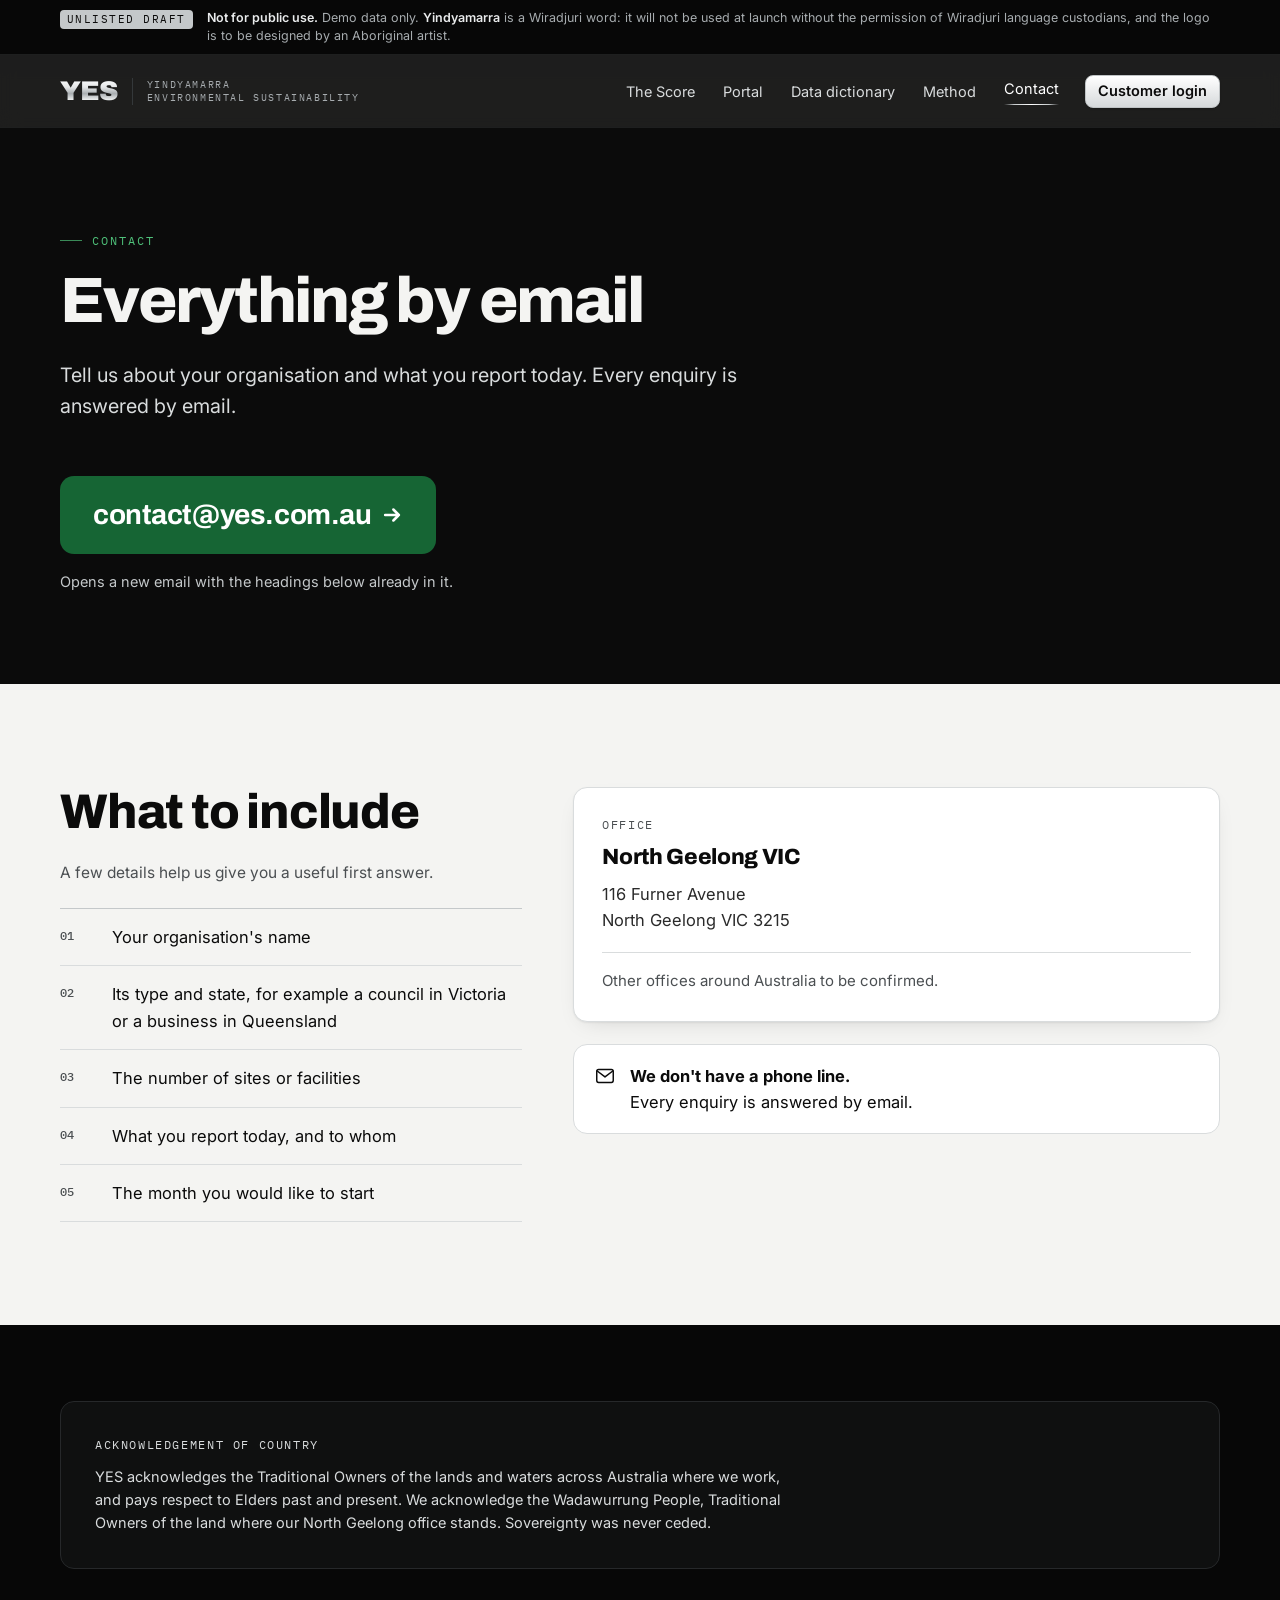
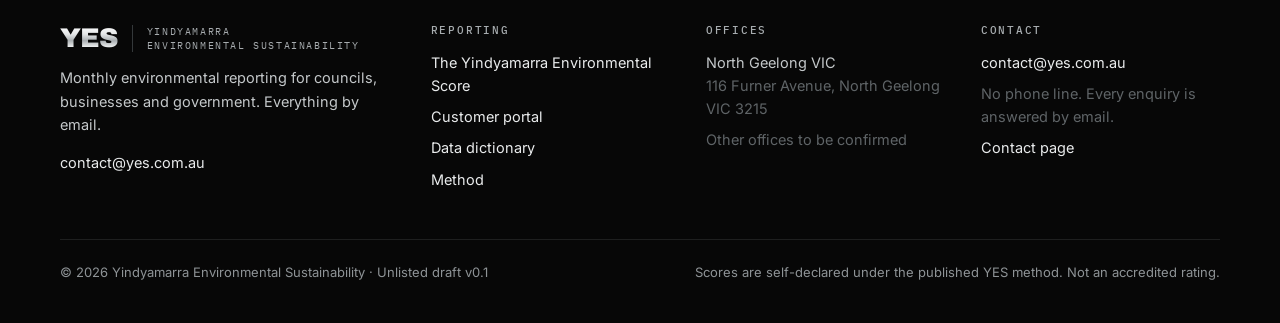
==== contact/index.html @ fb925ff2 "Page: contact (email only, no phone line)" ====
<!doctype html>
<html lang="en-AU" class="no-js">
<head>
<meta charset="utf-8">
<meta name="viewport" content="width=device-width, initial-scale=1">
<title>Contact · YES</title>
<meta name="description" content="Everything by email. Offices around Australia.">
<meta name="robots" content="noindex, nofollow, noarchive">
<meta name="theme-color" content="#0B0B0B">
<link rel="icon" href="../assets/img/favicon.svg" type="image/svg+xml">
<link rel="preconnect" href="https://fonts.googleapis.com"><link rel="preconnect" href="https://fonts.gstatic.com" crossorigin>
<link href="https://fonts.googleapis.com/css2?family=Archivo:wght@500;600;700;800;900&family=Inter:wght@400;500;600;700&family=IBM+Plex+Mono:wght@400;500&display=swap" rel="stylesheet">
<link rel="stylesheet" href="../assets/css/yes.css?v=202609280803">

<script>document.documentElement.classList.remove('no-js');</script>
</head>
<body class="page-contact">
<a class="sr-only" href="#main">Skip to content</a>
<div class="draft" role="note"><div class="wrap"><span class="tag">Unlisted draft</span><span><b>Not for public use.</b> Demo data only. <b>Yindyamarra</b> is a Wiradjuri word: it will not be used at launch without the permission of Wiradjuri language custodians, and the logo is to be designed by an Aboriginal artist.</span></div></div>
<header class="hdr"><div class="wrap">
  <a class="brand" href="../" aria-label="YES home"><span class="mark silver">YES</span><span class="full">Yindyamarra<br>Environmental Sustainability</span></a>
  <button class="menu-btn" type="button" aria-expanded="false" aria-controls="nav">MENU</button>
  <nav class="nav" id="nav" aria-label="Main"><a href="../score/">The Score</a><a href="../portal/">Portal</a><a href="../data-dictionary/">Data dictionary</a><a href="../method/">Method</a><a href="../contact/" aria-current="page">Contact</a><a class="btn btn-silver btn-sm" href="../portal/">Customer login</a></nav>
</div></header>
<main id="main">
<link rel="stylesheet" href="../assets/css/pages.css?v=1">

<section class="hero hero-sub contact-hero">
  <div class="wrap">
    <p class="eyebrow">Contact</p>
    <h1>Everything by email</h1>
    <p class="lead">Tell us about your organisation and what you report today. Every enquiry is answered by email.</p>
    <a class="btn btn-primary btn-mail" href="mailto:contact@yes.com.au?subject=YES%20enquiry&amp;body=Organisation%20name%3A%0D%0AType%20and%20state%3A%0D%0ANumber%20of%20sites%20or%20facilities%3A%0D%0AWhat%20we%20report%20today%2C%20and%20to%20whom%3A%0D%0AThe%20month%20we%20would%20like%20to%20start%3A%0D%0A">contact@yes.com.au <svg viewBox="0 0 16 16" fill="none" stroke="currentColor" stroke-width="1.8" stroke-linecap="round" stroke-linejoin="round" aria-hidden="true"><path d="M3 8h10M9 4l4 4-4 4"/></svg></a>
    <p class="hint">Opens a new email with the headings below already in it.</p>
  </div>
</section>

<section class="sec">
  <div class="wrap">
    <div class="split">
      <div>
        <h2>What to include</h2>
        <p class="lede-sm mt-2">A few details help us give you a useful first answer.</p>
        <ol class="inc">
          <li>Your organisation's name</li>
          <li>Its type and state, for example a council in Victoria or a business in Queensland</li>
          <li>The number of sites or facilities</li>
          <li>What you report today, and to whom</li>
          <li>The month you would like to start</li>
        </ol>
      </div>
      <div>
        <div class="card office">
          <p class="kicker">Office</p>
          <h3>North Geelong VIC</h3>
          <address>116 Furner Avenue<br>North Geelong VIC 3215</address>
          <p class="more">Other offices around Australia to be confirmed.</p>
        </div>
        <div class="nophone">
          <svg viewBox="0 0 24 24" fill="none" stroke="currentColor" stroke-width="1.6" stroke-linecap="round" stroke-linejoin="round" aria-hidden="true"><rect x="3" y="5" width="18" height="14" rx="2"/><path d="m3.5 6.5 8.5 6.5 8.5-6.5"/></svg>
          <p><b>We don't have a phone line.</b> Every enquiry is answered by email.</p>
        </div>
      </div>
    </div>
  </div>
</section>

</main>
<footer class="ftr"><div class="wrap">
  <div class="ack"><p class="kicker" style="margin-bottom:10px">Acknowledgement of Country</p><p style="margin:0">YES acknowledges the Traditional Owners of the lands and waters across Australia where we work, and pays respect to Elders past and present. We acknowledge the Wadawurrung People, Traditional Owners of the land where our North Geelong office stands. Sovereignty was never ceded.</p></div>
  <div class="ftr-grid mt-4">
    <div><div class="brand" style="margin-bottom:14px"><span class="mark silver">YES</span><span class="full">Yindyamarra<br>Environmental Sustainability</span></div><p style="max-width:40ch">Monthly environmental reporting for councils, businesses and government. Everything by email.</p><p><a href="mailto:contact@yes.com.au">contact@yes.com.au</a></p></div>
    <div><h2 class="fh">Reporting</h2><ul><li><a href="../score/">The Yindyamarra Environmental Score</a></li><li><a href="../portal/">Customer portal</a></li><li><a href="../data-dictionary/">Data dictionary</a></li><li><a href="../method/">Method</a></li></ul></div>
    <div><h2 class="fh">Offices</h2><ul><li>North Geelong VIC<br><span class="muted">116 Furner Avenue, North Geelong VIC 3215</span></li><li><span class="muted">Other offices to be confirmed</span></li></ul></div>
    <div><h2 class="fh">Contact</h2><ul><li><a href="mailto:contact@yes.com.au">contact@yes.com.au</a></li><li><span class="muted">No phone line. Every enquiry is answered by email.</span></li><li><a href="../contact/">Contact page</a></li></ul></div>
  </div>
  <div class="base"><span>© 2026 Yindyamarra Environmental Sustainability · Unlisted draft v0.1</span><span>Scores are self-declared under the published YES method. Not an accredited rating.</span></div>
</div></footer>
<script src="../assets/js/site.js?v=202609280803"></script>
</body>
</html>
---- assets/css/yes.css ----
/* YES — Yindyamarra Environmental Sustainability · design system v0.1 (unlisted draft)
   Silver corporate reporting: ink, graphite and brushed silver, one green for action and good news.
   Type: Archivo (display), Inter (text), IBM Plex Mono (data). */

:root{
  --ink:#0B0B0B; --ink-2:#121313; --ink-3:#1A1B1B; --charcoal:#2A2A2A; --graphite:#4B4F52; --steel:#5F6467;
  --silver-5:#8E9396; --silver-4:#A7ACAF; --silver-3:#C4C8CA; --silver-2:#D9DCDD; --silver-1:#E9EBEC; --silver-0:#F2F3F3;
  --paper:#F4F4F2; --white:#FFFFFF;
  --green:#166534; --green-2:#1D7A43; --green-3:#4FC17A; --green-4:#7FD6A0; --green-soft:#E4F1E8; --green-ink:#0E4424;
  --red:#9B2C2C; --red-soft:#F6E7E7;
  --font-display:"Archivo","Helvetica Neue",Arial,sans-serif;
  --font-body:"Inter","Helvetica Neue",Arial,sans-serif;
  --font-mono:"IBM Plex Mono",ui-monospace,Menlo,Consolas,monospace;
  --max:1240px; --gutter:clamp(16px,4vw,40px); --r:14px; --r-sm:10px;
  --shadow:0 1px 0 rgba(255,255,255,.7) inset,0 1px 2px rgba(11,11,11,.06),0 8px 24px -12px rgba(11,11,11,.18);
  --silver-grad:linear-gradient(180deg,#FFFFFF 0%,#E4E6E7 34%,#A9AEB1 58%,#EEF0F0 82%,#C9CDCF 100%);
  --silver-line:linear-gradient(90deg,rgba(167,172,175,0),#C4C8CA 18%,#FFFFFF 50%,#C4C8CA 82%,rgba(167,172,175,0));
}
*,*::before,*::after{box-sizing:border-box}
html{-webkit-text-size-adjust:100%;scroll-behavior:smooth}
@media(prefers-reduced-motion:reduce){html{scroll-behavior:auto}}
body{margin:0;background:var(--paper);color:var(--ink);font-family:var(--font-body);font-size:16.5px;line-height:1.6;-webkit-font-smoothing:antialiased;text-rendering:optimizeLegibility}
img,svg,video{max-width:100%;display:block}
a{color:inherit}
p{margin:0 0 1em}
h1,h2,h3,h4{font-family:var(--font-display);font-weight:800;letter-spacing:-.025em;line-height:1.04;margin:0}
h1{font-size:clamp(40px,6.2vw,84px);letter-spacing:-.035em}
h2{font-size:clamp(30px,3.8vw,52px)}
h3{font-size:clamp(20px,1.9vw,26px);letter-spacing:-.015em;line-height:1.15}
h4{font-size:17px;letter-spacing:-.01em;line-height:1.25}
.lead{font-size:clamp(18px,1.55vw,21px);line-height:1.55;color:var(--graphite);max-width:60ch}
.dark .lead,.sec-dark .lead,.sec-ink2 .lead{color:var(--silver-3)}
.eyebrow{font-family:var(--font-mono);font-size:12px;letter-spacing:.16em;text-transform:uppercase;color:var(--green);margin:0 0 18px;display:flex;align-items:center;gap:10px}
.eyebrow::before{content:"";width:22px;height:1px;background:currentColor;opacity:.7}
.dark .eyebrow,.sec-dark .eyebrow,.sec-ink2 .eyebrow,.hero .eyebrow{color:var(--green-3)}
.mono{font-family:var(--font-mono)}
.small{font-size:14px}
.muted{color:var(--steel)}
.dark .muted,.sec-dark .muted,.sec-ink2 .muted,.hero .muted,.card-dark .muted{color:var(--silver-4)}
.num{font-variant-numeric:tabular-nums}
.sr-only{position:absolute;width:1px;height:1px;overflow:hidden;clip:rect(0 0 0 0);white-space:nowrap}
:focus-visible{outline:2px solid var(--green-3);outline-offset:3px;border-radius:4px}

/* silver display text: a brushed metal sheen on dark surfaces */
.silver{background:var(--silver-grad);-webkit-background-clip:text;background-clip:text;color:transparent;-webkit-text-fill-color:transparent}
.sheen{position:relative;display:inline-block}
.sheen::after{content:"";position:absolute;inset:0;background:linear-gradient(105deg,transparent 35%,rgba(255,255,255,.55) 50%,transparent 65%);background-size:250% 100%;-webkit-background-clip:text;background-clip:text;color:transparent;animation:sheen 7s ease-in-out infinite;pointer-events:none}
@keyframes sheen{0%,55%{background-position:120% 0}100%{background-position:-120% 0}}
@media(prefers-reduced-motion:reduce){.sheen::after{animation:none;display:none}}

/* layout */
.wrap{max-width:var(--max);margin:0 auto;padding:0 var(--gutter)}
.sec{padding:clamp(64px,8vw,120px) 0;position:relative}
.sec.tight{padding:clamp(44px,5vw,72px) 0}
.dark,.sec-dark{background:var(--ink);color:var(--paper)}
.sec-ink2{background:var(--ink-2);color:var(--paper)}
.sec-silver{background:linear-gradient(180deg,#F7F8F8,#E9EBEC);border-top:1px solid var(--silver-2);border-bottom:1px solid var(--silver-2)}
.sec-white{background:var(--white)}
.grid{display:grid;gap:clamp(20px,2.4vw,32px);grid-template-columns:minmax(0,1fr)}
@media(min-width:760px){.g2{grid-template-columns:repeat(2,minmax(0,1fr))}.g3{grid-template-columns:repeat(2,minmax(0,1fr))}.g4{grid-template-columns:repeat(2,minmax(0,1fr))}}
@media(min-width:1040px){.g3{grid-template-columns:repeat(3,minmax(0,1fr))}.g4{grid-template-columns:repeat(4,minmax(0,1fr))}}
.split{display:grid;gap:clamp(28px,4vw,64px);grid-template-columns:minmax(0,1fr);align-items:start}
@media(min-width:1000px){.split{grid-template-columns:minmax(0,5fr) minmax(0,7fr)}.split.rev{grid-template-columns:minmax(0,7fr) minmax(0,5fr)}.split.even{grid-template-columns:repeat(2,minmax(0,1fr))}}
.sec-head{display:grid;gap:18px 48px;grid-template-columns:minmax(0,1fr);margin-bottom:clamp(32px,4vw,56px)}
@media(min-width:1000px){.sec-head{grid-template-columns:minmax(0,7fr) minmax(0,5fr);align-items:end}}
.sec-head h2{max-width:18ch}
.mt-1{margin-top:12px}.mt-2{margin-top:24px}.mt-3{margin-top:36px}.mt-4{margin-top:56px}
.rule{height:1px;background:var(--silver-line);border:0;margin:0}
.dark .rule,.sec-dark .rule{background:linear-gradient(90deg,rgba(111,116,119,0),#4B4F52 20%,#8E9396 50%,#4B4F52 80%,rgba(111,116,119,0))}

/* draft ribbon */
.draft{background:#070707;color:var(--silver-4);font-size:12.5px;line-height:1.45;border-bottom:1px solid #1E1F1F}
.draft .wrap{display:flex;gap:10px 14px;align-items:flex-start;padding-top:9px;padding-bottom:9px}
.draft b{color:var(--silver-1);font-weight:600}
.draft .tag{font-family:var(--font-mono);font-size:10.5px;letter-spacing:.14em;text-transform:uppercase;color:var(--ink);background:var(--silver-3);border-radius:4px;padding:2px 7px;flex:none;margin-top:1px}

/* header */
.hdr{position:sticky;top:0;z-index:40;background:rgba(11,11,11,.92);backdrop-filter:saturate(140%) blur(10px);-webkit-backdrop-filter:saturate(140%) blur(10px);border-bottom:1px solid #1E1F1F;color:var(--paper)}
.hdr .wrap{display:flex;align-items:center;justify-content:space-between;gap:20px;height:72px}
.brand{display:flex;align-items:center;gap:14px;text-decoration:none;min-width:0}
.brand .mark{font-family:var(--font-display);font-weight:900;font-size:27px;letter-spacing:-.04em;line-height:1}
.brand .full{font-family:var(--font-mono);font-size:10px;letter-spacing:.16em;text-transform:uppercase;color:var(--silver-4);line-height:1.35;border-left:1px solid #34383A;padding-left:14px}
@media(max-width:520px){.brand .full{display:none}}
.nav{display:flex;align-items:center;gap:4px}
.nav a{font-size:14.5px;color:var(--silver-2);text-decoration:none;padding:8px 12px;border-radius:8px}
.nav a:hover{color:var(--white);background:#1A1B1B}
.nav a[aria-current=page]{color:var(--white)}
.nav a[aria-current=page]::after{content:"";display:block;height:1px;background:var(--silver-line);margin-top:4px}
.nav .btn{margin-left:10px}
.nav a.btn-silver,.nav a.btn-silver:hover{color:var(--ink)}
.nav a.btn-silver:hover{background:linear-gradient(180deg,#FFFFFF,#E4E6E7)}
.menu-btn{display:none;background:transparent;border:1px solid #34383A;color:var(--silver-1);border-radius:8px;padding:8px 12px;font:600 13px var(--font-mono);letter-spacing:.1em}
@media(max-width:960px){
  .menu-btn{display:block}
  .nav{display:none;position:absolute;left:0;right:0;top:72px;background:var(--ink);border-bottom:1px solid #1E1F1F;flex-direction:column;align-items:stretch;padding:10px var(--gutter) 18px}
  .nav.open{display:flex}
  .nav a{padding:12px 4px;font-size:16px;border-bottom:1px solid #1A1B1B;border-radius:0}
  .nav .btn{margin:14px 0 0;justify-content:center}
}

/* buttons */
.btn{display:inline-flex;align-items:center;gap:10px;font:600 15px/1 var(--font-body);text-decoration:none;border-radius:10px;padding:14px 20px;border:1px solid transparent;cursor:pointer;white-space:nowrap;transition:background .15s,border-color .15s,color .15s,transform .15s}
.btn svg{width:16px;height:16px;flex:none}
.btn-primary{background:var(--green);color:var(--white)}
.btn-primary:hover{background:var(--green-2)}
.btn-silver{background:linear-gradient(180deg,#FFFFFF,#D6D9DB);color:var(--ink);border-color:#BFC3C5;box-shadow:0 1px 0 rgba(255,255,255,.9) inset,0 1px 2px rgba(0,0,0,.18)}
.btn-silver:hover{background:linear-gradient(180deg,#FFFFFF,#E4E6E7)}
.btn-ghost{background:transparent;color:inherit;border-color:rgba(167,172,175,.55)}
.btn-ghost:hover{border-color:currentColor}
.btn-ink{background:var(--ink);color:var(--white)}
.btn-ink:hover{background:var(--charcoal)}
.btn-sm{padding:9px 14px;font-size:13.5px;border-radius:8px}
.btn[disabled],.btn.is-disabled{opacity:.45;cursor:not-allowed}
.btn-row{display:flex;flex-wrap:wrap;gap:12px}
.link{color:var(--green);text-decoration:underline;text-underline-offset:3px;text-decoration-thickness:1px}
.dark .link,.sec-dark .link,.sec-ink2 .link,.hero .link,.card-dark .link{color:var(--green-3)}

/* cards */
.card{background:var(--white);border:1px solid var(--silver-2);border-radius:var(--r);padding:clamp(20px,2.2vw,28px);box-shadow:var(--shadow)}
.card-silver{background:linear-gradient(180deg,#FBFBFB 0%,#ECEEEF 100%);border:1px solid #CDD1D3;border-radius:var(--r);padding:clamp(20px,2.2vw,28px);box-shadow:0 1px 0 #FFFFFF inset,0 10px 30px -18px rgba(11,11,11,.35);position:relative;overflow:hidden}
.card-silver::before{content:"";position:absolute;inset:0;pointer-events:none;opacity:.5;background:repeating-linear-gradient(90deg,rgba(255,255,255,.55) 0 1px,rgba(0,0,0,.018) 1px 2px,rgba(255,255,255,0) 2px 4px)}
.card-silver>*{position:relative}
.card-dark{background:linear-gradient(180deg,#161717,#0F1010);border:1px solid #26282A;border-radius:var(--r);padding:clamp(20px,2.2vw,28px);color:var(--paper)}
.card h3+p,.card-silver h3+p,.card-dark h3+p{margin-top:10px}
.card p:last-child,.card-silver p:last-child,.card-dark p:last-child{margin-bottom:0}
.kicker{font-family:var(--font-mono);font-size:11.5px;letter-spacing:.14em;text-transform:uppercase;color:var(--steel)}
.dark .kicker,.sec-dark .kicker,.sec-ink2 .kicker,.hero .kicker,.card-dark .kicker{color:var(--silver-4)}

/* chips and badges */
.chip{display:inline-flex;align-items:center;gap:6px;font-family:var(--font-mono);font-size:11.5px;letter-spacing:.06em;padding:5px 10px;border-radius:999px;border:1px solid var(--silver-3);background:var(--white);color:var(--charcoal);white-space:nowrap}
.dark .chip,.sec-dark .chip,.card-dark .chip{background:transparent;border-color:#3A3E40;color:var(--silver-3)}
.chip.g{border-color:#9FD2B2;background:var(--green-soft);color:var(--green-ink)}
.dark .chip.g,.sec-dark .chip.g,.card-dark .chip.g{border-color:#2D5E40;background:rgba(79,193,122,.1);color:var(--green-4)}
.chip.r{border-color:#E2B8B8;background:var(--red-soft);color:var(--red)}
.chip .dot{width:7px;height:7px;border-radius:50%;background:currentColor}
.grade{display:inline-grid;place-items:center;width:24px;height:24px;border-radius:6px;font:700 12.5px var(--font-mono);color:var(--white);background:var(--graphite)}
.grade.A{background:var(--green)} .grade.B{background:var(--steel)} .grade.C{background:#8E9396;color:var(--ink)} .grade.none{background:transparent;border:1px dashed var(--silver-4);color:var(--steel)}

/* tables */
.tbl-wrap{overflow-x:auto;-webkit-overflow-scrolling:touch;border:1px solid var(--silver-2);border-radius:var(--r);background:var(--white)}
.tbl{width:100%;border-collapse:collapse;font-size:14.5px}
.tbl th{font-family:var(--font-mono);font-size:11px;letter-spacing:.12em;text-transform:uppercase;color:var(--steel);font-weight:500;text-align:left;padding:12px 14px;border-bottom:1px solid var(--silver-2);background:var(--silver-0);position:sticky;top:0;white-space:nowrap}
.tbl td{padding:12px 14px;border-bottom:1px solid var(--silver-1);vertical-align:top}
.tbl tr:last-child td{border-bottom:0}
.tbl td.r,.tbl th.r{text-align:right}
.tbl .id{font-family:var(--font-mono);font-size:12.5px;color:var(--graphite)}

/* forms */
.field{display:grid;gap:6px}
.field label,.lbl{font-weight:600;font-size:14.5px;color:var(--charcoal)}
.field .hint{font-size:13px;color:var(--steel);line-height:1.45}
input[type=text],input[type=email],input[type=number],input[type=search],input[type=month],select,textarea{width:100%;font:15px/1.4 var(--font-body);color:var(--ink);background:var(--white);border:1px solid var(--silver-3);border-radius:9px;padding:11px 12px;transition:border-color .15s,box-shadow .15s}
input:focus,select:focus,textarea:focus{outline:0;border-color:var(--green-2);box-shadow:0 0 0 3px rgba(79,193,122,.22)}
input[type=number]{font-family:var(--font-mono);font-variant-numeric:tabular-nums}
.in-unit{display:flex;align-items:stretch}
.in-unit input{border-top-right-radius:0;border-bottom-right-radius:0}
.in-unit .u{display:flex;align-items:center;padding:0 12px;border:1px solid var(--silver-3);border-left:0;border-radius:0 9px 9px 0;background:var(--silver-0);font:12.5px var(--font-mono);color:var(--graphite);white-space:nowrap}
.req{color:var(--green);font-weight:700}

/* placeholders for commissioned work */
.ph{border:1px dashed #5A5F62;border-radius:var(--r);display:grid;place-items:center;text-align:center;padding:28px;color:var(--silver-4);background:repeating-linear-gradient(135deg,rgba(255,255,255,.02) 0 12px,rgba(255,255,255,0) 12px 24px)}
.ph .kicker{color:var(--silver-3)}
.ph.light{border-color:var(--silver-4);color:var(--steel);background:repeating-linear-gradient(135deg,rgba(0,0,0,.025) 0 12px,rgba(0,0,0,0) 12px 24px)}
.ph.light .kicker{color:var(--graphite)}

/* hero */
.hero{position:relative;overflow:hidden;background:var(--ink);color:var(--paper);padding:clamp(72px,10vw,150px) 0 clamp(56px,7vw,110px)}
.hero .bg{position:absolute;inset:0;pointer-events:none}
.hero .bg video,.hero .bg img{position:absolute;inset:0;width:100%;height:100%;object-fit:cover}
.hero .bg::after{content:"";position:absolute;inset:0;background:linear-gradient(90deg,rgba(11,11,11,.96) 0%,rgba(11,11,11,.82) 42%,rgba(11,11,11,.4) 100%),linear-gradient(180deg,rgba(11,11,11,.4),rgba(11,11,11,0) 30%,rgba(11,11,11,.9))}
.hero .wrap{position:relative}
.hero h1{max-width:15ch}
.hero .lead{margin-top:26px;color:var(--silver-2)}
.hero .btn-row{margin-top:38px}
.hero-sub{padding:clamp(56px,8vw,110px) 0 clamp(44px,6vw,80px)}
.hero-sub h1{font-size:clamp(38px,5vw,68px);max-width:17ch}

/* score figure (used on marketing pages and in the portal) */
.score-ring{--v:0;--size:200px;width:var(--size);height:var(--size);border-radius:50%;display:grid;place-items:center;position:relative;
  background:conic-gradient(var(--green-3) calc(var(--v)*1%),#2B2E30 0);box-shadow:0 0 0 1px #34383A inset}
.score-ring::before{content:"";position:absolute;inset:12px;border-radius:50%;background:radial-gradient(circle at 50% 30%,#1C1D1E,#0D0E0E 70%);box-shadow:0 1px 0 rgba(255,255,255,.06) inset}
.score-ring .in{position:relative;text-align:center}
.score-ring .v{font:900 calc(var(--size)*.3)/1 var(--font-display);letter-spacing:-.04em}
.score-ring .of{font:500 11px var(--font-mono);letter-spacing:.16em;color:var(--silver-4);text-transform:uppercase;margin-top:6px}
.score-ring.light{background:conic-gradient(var(--green-2) calc(var(--v)*1%),var(--silver-2) 0);box-shadow:none}
.score-ring.light::before{background:radial-gradient(circle at 50% 30%,#FFFFFF,#EEF0F0 70%);box-shadow:0 0 0 1px var(--silver-2) inset}
.score-ring.light .of{color:var(--steel)}
.delta{display:inline-flex;align-items:center;gap:4px;font:600 13px var(--font-mono)}
.delta.up{color:var(--green-2)} .dark .delta.up,.sec-dark .delta.up,.card-dark .delta.up{color:var(--green-3)}
.delta.down{color:var(--red)} .dark .delta.down,.sec-dark .delta.down,.card-dark .delta.down{color:#E08A8A}
.delta.flat{color:var(--steel)}
.subscores{display:grid;grid-template-columns:repeat(2,minmax(0,1fr));gap:10px}
@media(min-width:700px){.subscores{grid-template-columns:repeat(5,minmax(0,1fr))}}
.sub{border:1px solid #26282A;border-radius:12px;padding:14px 14px 12px;background:#101111}
.sub .n{font-family:var(--font-mono);font-size:10.5px;letter-spacing:.12em;text-transform:uppercase;color:var(--silver-4);white-space:nowrap;overflow:hidden;text-overflow:ellipsis}
.sub .v{font:800 30px/1 var(--font-display);letter-spacing:-.03em;margin-top:10px}
.sub .bar{height:3px;background:#2B2E30;border-radius:3px;margin-top:12px;overflow:hidden}
.sub .bar i{display:block;height:100%;background:var(--green-3)}
.light-sub .sub{background:var(--white);border-color:var(--silver-2)}
.light-sub .sub .n{color:var(--steel)} .light-sub .sub .bar{background:var(--silver-1)} .light-sub .sub .bar i{background:var(--green-2)}

/* flow: raw input to calculated output */
.flow{display:grid;grid-template-columns:minmax(0,1fr);gap:12px}
.flow-row{display:grid;grid-template-columns:minmax(0,1fr);gap:8px 18px;align-items:center;padding:16px 18px;border:1px solid #26282A;border-radius:12px;background:#0F1010}
@media(min-width:760px){.flow-row{grid-template-columns:minmax(0,1fr) 28px minmax(0,1.2fr)}}
.flow-row .in{font-family:var(--font-mono);font-size:14px;color:var(--silver-2)}
.flow-row .in b{color:var(--white);font-weight:500}
.flow-row .arr{color:var(--silver-5);font-family:var(--font-mono)}
.flow-row .out{font-size:15px;color:var(--silver-1)}
.flow-row .out b{font-family:var(--font-display);font-size:22px;letter-spacing:-.02em;color:var(--white)}

/* category list */
.cats{display:grid;grid-template-columns:minmax(0,1fr);border-top:1px solid var(--silver-2)}
@media(min-width:760px){.cats{grid-template-columns:repeat(2,minmax(0,1fr));column-gap:48px}}
.cat{display:grid;grid-template-columns:44px minmax(0,1fr);gap:4px 14px;padding:18px 0;border-bottom:1px solid var(--silver-2)}
.cat .i{font-family:var(--font-mono);font-size:12px;color:var(--steel);padding-top:4px}
.cat h4{font-size:18px}
.cat p{grid-column:2;margin:0;color:var(--graphite);font-size:15px}
.dark .cats,.sec-dark .cats{border-color:#26282A}.dark .cat,.sec-dark .cat{border-color:#26282A}.dark .cat p,.sec-dark .cat p{color:var(--silver-3)}

/* stat blocks */
.stat .v{font:800 clamp(40px,4.4vw,60px)/1 var(--font-display);letter-spacing:-.035em}
.stat .l{font-family:var(--font-mono);font-size:11.5px;letter-spacing:.14em;text-transform:uppercase;color:var(--steel);margin-top:12px}
.stat .s{font-size:15px;color:var(--graphite);margin-top:8px;max-width:40ch}
.dark .stat .l,.sec-dark .stat .l{color:var(--silver-4)} .dark .stat .s,.sec-dark .stat .s{color:var(--silver-3)}

/* acknowledgement and footer */
.ack{border:1px solid #26282A;border-radius:var(--r);padding:clamp(22px,3vw,34px);background:#0F1010}
.ack p{color:var(--silver-2);max-width:78ch}
.ftr{background:#070707;color:var(--silver-3);padding:clamp(56px,6vw,84px) 0 40px;font-size:14.5px}
.ftr a{color:var(--silver-1);text-decoration:none}
.ftr a:hover{color:var(--white);text-decoration:underline}
.ftr-grid{display:grid;gap:36px;grid-template-columns:minmax(0,1fr)}
@media(min-width:900px){.ftr-grid{grid-template-columns:minmax(0,1.4fr) repeat(3,minmax(0,1fr))}}
.ftr h4,.ftr .fh{font-family:var(--font-mono);font-size:11px;letter-spacing:.16em;text-transform:uppercase;color:var(--silver-4);font-weight:500;margin-bottom:14px}
.ftr ul{list-style:none;margin:0;padding:0;display:grid;gap:8px}
.ftr .base{margin-top:48px;padding-top:22px;border-top:1px solid #1E1F1F;display:flex;flex-wrap:wrap;gap:10px 24px;justify-content:space-between;color:var(--silver-5);font-size:13px}

/* reveal */
.reveal{opacity:0;transform:translateY(14px);transition:opacity .7s ease,transform .7s ease}
.reveal.in{opacity:1;transform:none}
@media(prefers-reduced-motion:reduce){.reveal{opacity:1;transform:none;transition:none}}
.no-js .reveal{opacity:1;transform:none}

/* notes */
.note{border-left:2px solid var(--silver-4);padding:4px 0 4px 16px;color:var(--graphite);font-size:14.5px}
.dark .note,.sec-dark .note,.sec-ink2 .note,.hero .note{border-color:#4B4F52;color:var(--silver-3)}
.callout{border:1px solid var(--silver-2);border-radius:var(--r);background:var(--silver-0);padding:18px 20px;font-size:15px;color:var(--charcoal)}
.callout b{color:var(--ink)}

@media print{
  .draft,.hdr,.ftr,.no-print{display:none!important}
  body{background:#fff}
}
---- assets/css/pages.css ----
/* YES — marketing page styles v0.1 (unlisted draft)
   Linked from each page fragment in _src/pages (not by the shell). Extends yes.css.
   Brand palette only: ink, graphite, brushed silver, one green for action and good news. */

/* ---------- shared ---------- */
.ul-reset{list-style:none;margin:0;padding:0}
main h1,main h2,main h3{text-wrap:balance}
main .kicker{color:var(--graphite)}
/* focus ring: the design system's light green on dark, the darker green on light sections (3:1 against the surface) */
main .sec:not(.sec-dark) :focus-visible{outline-color:var(--green)}                         /* AA on paper and silver; dark contexts keep their own rule */
.hero .kicker,.country .kicker{color:var(--silver-4)}
.hero .eyebrow{color:var(--green-3)}
.hero .note{border-color:#4B4F52;color:var(--silver-3)}
/* shell fix: '.nav a' out-ranks '.btn-silver', which left the Customer login label light-on-silver */
.nav a.btn-silver,.nav a.btn-silver:hover{color:var(--ink)}
.nav a.btn-silver:hover{background:linear-gradient(180deg,#FFFFFF,#E4E6E7)}
main .muted{color:var(--graphite)}
.hero .muted,.sec-dark .muted,.card-dark .muted{color:var(--silver-4)}
main .tbl th{color:var(--graphite)}
.meta{font-family:var(--font-mono);font-size:12px;letter-spacing:.06em;color:var(--graphite)}
.hero .meta,.sec-dark .meta,.card-dark .meta{color:var(--silver-4)}
.cat h3,.h3s{font-size:18px;letter-spacing:-.01em;line-height:1.25}
.link-go{display:inline-flex;align-items:center;gap:8px;font-weight:600;text-decoration:none;color:var(--green)}
.link-go svg{width:16px;height:16px;transition:transform .15s}
.link-go:hover{text-decoration:underline;text-underline-offset:4px}
.link-go:hover svg{transform:translateX(3px)}
.hero .link-go,.sec-dark .link-go,.country .link-go{color:var(--green-3)}
.sec-head .lead{margin:0}
.sec-head .lead+.lead{margin-top:14px}
.lede-sm{font-size:15.5px;color:var(--graphite);max-width:62ch}
.sec-dark .lede-sm{color:var(--silver-3)}
.hair-top{border-top:1px solid var(--silver-2)}
.sec-dark .hair-top{border-color:#26282A}
.btn-lg{padding:17px 24px;font-size:16px;border-radius:12px}
.tag-demo{display:inline-flex;align-items:center;gap:6px;font:500 11px var(--font-mono);letter-spacing:.12em;text-transform:uppercase;color:var(--silver-3);border:1px solid #3A3E40;border-radius:999px;padding:4px 10px}
.tag-demo::before{content:"";width:6px;height:6px;border-radius:50%;background:var(--silver-4)}
details.tview{margin-top:18px}
details.tview summary{cursor:pointer;font:500 12.5px var(--font-mono);letter-spacing:.08em;color:var(--silver-3);display:inline-flex;align-items:center;gap:8px;list-style:none}
details.tview summary::-webkit-details-marker{display:none}
details.tview summary::before{content:"+";display:inline-grid;place-items:center;width:18px;height:18px;border:1px solid #3A3E40;border-radius:5px;font-size:12px}
details.tview[open] summary::before{content:"−"}
details.tview .tbl-wrap{margin-top:14px}

/* score ring: animate the arc from zero when revealed (registered so it interpolates) */
@property --v{syntax:'<number>';inherits:true;initial-value:0}
@keyframes ring-in{from{--v:0}}
@keyframes bar-in{from{width:0}}
.reveal.in .score-ring{animation:ring-in 1.1s cubic-bezier(.33,1,.68,1) both}
.reveal.in .sub .bar i{animation:bar-in 1.1s cubic-bezier(.33,1,.68,1) both}
@media(prefers-reduced-motion:reduce){.reveal.in .score-ring,.reveal.in .sub .bar i{animation:none}}

/* score panel (home preview and score page) */
.sp{display:grid;gap:28px}
.sp-head{display:flex;flex-wrap:wrap;gap:24px 36px;align-items:center}
.sp .score-ring{--size:196px;flex:none}
.sp-meta{display:grid;gap:16px;min-width:0}
.sp-meta .kicker{margin:0 0 4px}
.sp-meta p{margin:0}
.sp-band{font:800 30px/1 var(--font-display);letter-spacing:-.025em;color:var(--white)}
.sp-yoy{font:500 15px var(--font-mono);color:var(--green-3)}
.sp-yoy.down{color:#E08A8A}.sp-yoy.flat{color:var(--silver-3)}
.sp-yoy span{color:var(--silver-4);font-weight:400;white-space:nowrap}
.sp-cov{font-size:15px;color:var(--silver-2)}
.sp-cap{margin:0;padding-top:16px;border-top:1px solid #26282A;font:500 12px/1.5 var(--font-mono);letter-spacing:.06em;color:var(--silver-4);display:flex;flex-wrap:wrap;gap:6px 14px;align-items:center}
.sp .sub .n{letter-spacing:.1em}
.sub .st{display:block;margin-top:9px;font:500 10.5px var(--font-mono);letter-spacing:.06em;color:var(--silver-4);white-space:nowrap}
.sub .st.up{color:var(--green-3)}
.sub.nr .v{color:var(--silver-5)}
@media(min-width:1040px){
  .sp.wide{grid-template-columns:minmax(0,330px) minmax(0,1fr);align-items:center;column-gap:48px}
  .sp.wide .sp-head{flex-direction:column;align-items:flex-start}
  .sp.wide .sp-cap{grid-column:1/-1}
}

/* ================= HOME ================= */
.home-hero h1{max-width:21ch;font-size:clamp(40px,5.4vw,76px)}
.home-hero .lead{max-width:54ch}
.facts{display:grid;grid-template-columns:repeat(2,minmax(0,1fr));margin:clamp(44px,6vw,72px) 0 0;max-width:920px;border-top:1px solid rgba(196,200,202,.2)}
@media(min-width:760px){.facts{grid-template-columns:repeat(4,minmax(0,1fr))}}
.facts>div{display:flex;flex-direction:column-reverse;justify-content:flex-end;gap:8px;padding:20px 18px 0 0}
.facts dt{font:500 11px/1.45 var(--font-mono);letter-spacing:.13em;text-transform:uppercase;color:var(--silver-4);max-width:22ch}
.facts dd{margin:0;font:800 clamp(30px,3vw,40px)/1 var(--font-display);letter-spacing:-.03em;color:var(--white)}

/* a second dark band straight after another: a step lighter, with a hairline */
.sec-dark.ink2{background:var(--ink-2);border-top:1px solid #1E1F1F}

/* categories: read down each column on wider screens */
@media(min-width:760px){.cats.colflow{grid-auto-flow:column;grid-template-rows:repeat(5,auto)}}
.cats .cat{align-content:start}
.cat .cc{grid-column:2;margin-top:6px;font:500 12px var(--font-mono);letter-spacing:.04em;color:var(--graphite)}
.cat .cc b{font-weight:500;color:var(--ink)}

/* raw numbers to calculated outputs */
ul.flow{list-style:none;margin:0;padding:0}
.flow-row{padding:20px 22px}
.flow-row .in,.flow-row .out{min-width:0}
.flow-row .fk{display:block;font:500 10.5px var(--font-mono);letter-spacing:.14em;text-transform:uppercase;color:var(--silver-5);margin-bottom:9px}
.flow-row .in{line-height:1.55}
.flow-row .in b{font-size:17px}
.flow-row .arr{display:grid;place-items:center}
.flow-row .arr svg{width:20px;height:20px;transform:rotate(90deg)}
@media(min-width:760px){.flow-row .arr svg{transform:none}}
.flow-row .out b{font-size:24px;margin-right:6px}
.flow-row .fx{display:block;margin-top:9px;font:400 12px/1.55 var(--font-mono);color:var(--silver-4);overflow-wrap:break-word}
.flow-row .fx+.fx{margin-top:4px}
.flow-row .pend{display:inline-flex;align-items:center;gap:6px;margin-left:2px;font:500 11px var(--font-mono);letter-spacing:.08em;text-transform:uppercase;color:var(--silver-3);border:1px dashed #4B4F52;border-radius:999px;padding:3px 9px;vertical-align:3px}
.flow-note{margin-top:28px;display:grid;gap:10px;max-width:92ch}
.flow-note p{margin:0}

/* whole of council */
.woc .card-silver{display:flex;flex-direction:column;gap:12px}
.woc .ico{width:46px;height:46px;border-radius:12px;display:grid;place-items:center;color:var(--ink);background:linear-gradient(180deg,#FFFFFF 0%,#E3E5E6 100%);border:1px solid #C6CACC;box-shadow:0 1px 0 #FFFFFF inset,0 3px 8px -4px rgba(11,11,11,.28)}
.woc .ico svg{width:24px;height:24px}
.woc h3{font-size:21px;margin-top:6px}
.woc p{margin:0;color:var(--graphite);font-size:15.5px;line-height:1.55}
.woc .units{margin-top:auto;padding-top:8px;display:flex;flex-wrap:wrap;gap:6px}
.woc .units .chip{background:rgba(255,255,255,.7)}
.woc .units .chip.p{border-style:dashed}

/* monthly rhythm */
.freqs{display:grid;gap:clamp(24px,3vw,40px);grid-template-columns:minmax(0,1fr)}
@media(min-width:640px){.freqs{grid-template-columns:repeat(2,minmax(0,1fr))}}
@media(min-width:1040px){.freqs{grid-template-columns:repeat(4,minmax(0,1fr))}}
.freq{border-top:2px solid var(--ink);padding-top:18px;display:flex;flex-direction:column}
.freq h3{font-size:22px}
.freq .n{display:flex;align-items:baseline;gap:10px;margin:14px 0 4px}
.freq .n b{font:800 clamp(50px,5vw,66px)/1 var(--font-display);letter-spacing:-.045em}
.freq .n span{font:500 12px var(--font-mono);letter-spacing:.1em;text-transform:uppercase;color:var(--graphite)}
.freq .when{font-weight:600;margin:8px 0 12px;color:var(--ink)}
.freq ul{list-style:none;margin:0;padding:0;border-top:1px solid var(--silver-2)}
.freq li{display:flex;justify-content:space-between;align-items:baseline;gap:12px;padding:9px 0;border-bottom:1px solid var(--silver-1);font-size:14.5px;color:var(--charcoal)}
.freq li span{font:500 12px var(--font-mono);color:var(--graphite);white-space:nowrap}
.fy-wrap{margin-top:clamp(40px,5vw,64px)}
.fy-head{display:flex;flex-wrap:wrap;justify-content:space-between;gap:10px 24px;align-items:baseline;margin-bottom:16px}
.fy-head h3{font-size:19px}
/* phones: one quarter per row; tablets: half-years; desktop: the whole year */
.fy{list-style:none;margin:0;padding:0;display:grid;gap:6px;grid-template-columns:repeat(3,minmax(0,1fr))}
@media(min-width:600px){.fy{grid-template-columns:repeat(6,minmax(0,1fr))}}
@media(min-width:900px){.fy{grid-template-columns:repeat(12,minmax(0,1fr))}}
.fy li{border:1px solid var(--silver-2);border-radius:10px;background:var(--white);padding:10px 8px 10px 10px;display:grid;gap:8px;align-content:start;min-width:0}
.fy li.qe{background:linear-gradient(180deg,#F7F8F8,#ECEEEF);border-color:var(--silver-3)}
.fy .mo{font:500 11.5px var(--font-mono);letter-spacing:.1em;text-transform:uppercase;color:var(--graphite)}
.fy .c{font:800 22px/1 var(--font-display);letter-spacing:-.02em}
.fy .tg{display:flex;flex-wrap:wrap;gap:3px}
.fy .t,.fy-key .t{display:inline-grid;place-items:center;min-width:19px;height:19px;padding:0 4px;border-radius:5px;font:500 10.5px var(--font-mono)}
.fy .t.m,.fy-key .t.m{background:var(--ink);color:var(--white)}
.fy .t.q,.fy-key .t.q{background:var(--silver-2);color:var(--ink);box-shadow:0 0 0 1px var(--silver-4) inset}
.fy .t.a,.fy-key .t.a{background:var(--white);color:var(--ink);box-shadow:0 0 0 1px var(--ink) inset}
.fy-key{display:flex;flex-wrap:wrap;gap:8px 18px;margin-top:14px;font-size:14px;color:var(--graphite)}
.fy-key span{display:inline-flex;align-items:center;gap:7px}

/* paper trail */
.grades{list-style:none;margin:28px 0 0;padding:0;border-top:1px solid var(--silver-3)}
.grades li{display:grid;grid-template-columns:40px minmax(0,1fr);gap:14px;align-items:start;padding:16px 0;border-bottom:1px solid var(--silver-3)}
.grades .grade{width:34px;height:34px;border-radius:9px;font-size:15px}
.grades b{display:block;font-weight:600;color:var(--ink)}
.grades span.d{display:block;font-size:15px;color:var(--graphite);margin-top:2px}
.evc{background:var(--white);border:1px solid var(--silver-2);border-radius:var(--r);box-shadow:var(--shadow);overflow:hidden}
.evc-h{display:flex;flex-wrap:wrap;justify-content:space-between;gap:6px 16px;align-items:center;padding:16px 20px;border-bottom:1px solid var(--silver-2);background:var(--silver-0)}
.evc-h p{margin:0}
.evc-h .t{font-weight:600}
.evc-list{list-style:none;margin:0;padding:0}
.evc-list>li{display:grid;grid-template-columns:minmax(0,1fr) auto;gap:4px 16px;align-items:center;padding:14px 20px;border-bottom:1px solid var(--silver-1)}
.evc-list>li:last-child{border-bottom:0}
.evc .f{font-weight:600;font-size:15px}
.evc .f .fig{font:500 13.5px var(--font-mono);color:var(--charcoal);margin-left:6px;white-space:nowrap}
.evc .doc{grid-column:1;font:400 12.5px var(--font-mono);color:var(--graphite);display:flex;gap:7px;align-items:center;overflow-wrap:anywhere}
.evc .doc svg{width:14px;height:14px;flex:none}
.evc .grade{grid-column:2;grid-row:1/span 2}
.steps{list-style:none;margin:0;padding:18px 20px 20px;display:grid;grid-template-columns:repeat(3,minmax(0,1fr));gap:8px;border-top:1px solid var(--silver-2);background:linear-gradient(180deg,#FBFBFB,#F2F3F3)}
.steps li{position:relative;padding-top:14px;min-width:0}
.steps li::before{content:"";position:absolute;left:0;right:0;top:0;height:3px;border-radius:3px;background:var(--silver-2)}
.steps li.done::before{background:var(--graphite)}
.steps li.now::before{background:linear-gradient(90deg,var(--graphite) 50%,var(--silver-2) 50%)}
.steps b{display:block;font-size:14px}
.steps span{display:block;font-size:13px;color:var(--graphite);line-height:1.4;margin-top:2px}

/* country (dark, ambient river footage) */
.country{position:relative;overflow:hidden;background:var(--ink);color:var(--paper)}
.country .bg{position:absolute;inset:0;pointer-events:none}
.country .bg video{position:absolute;inset:0;width:100%;height:100%;object-fit:cover}
.country .bg::after{content:"";position:absolute;inset:0;background:linear-gradient(90deg,rgba(11,11,11,.93) 0%,rgba(11,11,11,.74) 44%,rgba(11,11,11,.34) 100%),linear-gradient(180deg,rgba(11,11,11,.55),rgba(11,11,11,0) 34%,rgba(11,11,11,0) 62%,rgba(11,11,11,.88))}
.country .wrap{position:relative}
.country h2{max-width:16ch}
.country .lead{color:var(--silver-2);margin-top:22px}
.country .name{margin-top:26px;padding:20px 22px;border:1px solid #2F3234;border-radius:var(--r);background:rgba(11,11,11,.55);color:var(--silver-2);font-size:15.5px;max-width:62ch}
.country .name p{margin:0}
.country .name .kicker{margin-bottom:8px}
.ph-stack{display:grid;gap:16px;grid-template-columns:minmax(0,1fr)}
.country .ph{background-color:rgba(11,11,11,.62);text-align:left;place-items:start;align-content:end;gap:10px;color:var(--silver-2)}
.country .ph p{margin:0;max-width:52ch}
.country .ph .kicker{display:flex;align-items:center;gap:8px}
.ph.film{min-height:220px}
@media(min-width:1000px){.ph.film{aspect-ratio:16/9;min-height:0}}
.ph.mark{min-height:128px;grid-template-columns:auto minmax(0,1fr);align-items:center;align-content:center;gap:18px}
.ph.mark .blank{width:64px;height:64px;border:1px dashed #6F7477;border-radius:50%}
.ph-cap{margin-top:18px;font:400 12px/1.5 var(--font-mono);letter-spacing:.04em;color:var(--silver-4)}

/* call to action band */
.cta{background:linear-gradient(180deg,#F7F8F8,#E6E8E9);border-top:1px solid var(--silver-2)}
.cta-in{display:grid;gap:26px;align-items:end}
@media(min-width:1000px){.cta-in{grid-template-columns:minmax(0,1fr) auto}}
.cta h2{max-width:none;font-size:clamp(30px,3.4vw,46px)}
.cta p{margin:14px 0 0;color:var(--graphite);max-width:56ch}

/* ================= SCORE ================= */
.score-hero .split{align-items:center}
.score-hero .sp{background:linear-gradient(180deg,rgba(22,23,23,.9),rgba(15,16,16,.95));border:1px solid #26282A;border-radius:var(--r);padding:clamp(22px,2.6vw,32px)}
.score-hero .sp .subscores{display:none}
@media(min-width:1200px){.score-hero .sp-head{flex-wrap:nowrap;gap:30px}.score-hero .sp .score-ring{--size:180px}}
.built{display:grid;gap:clamp(24px,3vw,40px);grid-template-columns:minmax(0,1fr)}
@media(min-width:900px){.built{grid-template-columns:repeat(3,minmax(0,1fr))}}
.built>div{border-top:2px solid var(--ink);padding-top:18px}
.built h3{font-size:22px}
.built p{margin:10px 0 0;color:var(--graphite)}
.bscale{margin:clamp(40px,5vw,60px) 0 0;padding:clamp(22px,2.6vw,32px);background:var(--white);border:1px solid var(--silver-2);border-radius:var(--r)}
.bscale-top{display:flex;flex-wrap:wrap;justify-content:space-between;gap:6px 20px;align-items:baseline;margin-bottom:26px}
.bscale-top h3{font-size:19px}
.bscale-track{position:relative;height:14px;margin-top:44px}
.bscale-track .s{position:absolute;top:0;bottom:0;background:var(--silver-1);box-shadow:0 0 0 1px var(--silver-2) inset}
.bscale-track .s:first-child{border-radius:7px 0 0 7px}
.bscale-track .s:last-of-type{border-radius:0 7px 7px 0}
.bscale-mk{position:absolute;top:-30px;height:37px;width:0;margin-left:-1px;border-left:2px solid var(--green-2)}
.bscale-mk::after{content:"";position:absolute;left:-7px;top:100%;width:12px;height:12px;border-radius:50%;background:var(--green-2);box-shadow:0 0 0 2px var(--white);transform:translateY(-50%)}
.bscale-mk span{position:absolute;top:-4px;left:8px;white-space:nowrap;font:500 12px var(--font-mono);color:var(--ink)}
.bscale-mk.flip span{left:auto;right:8px}
.bscale-ticks{position:relative;height:22px;margin-top:10px;font:500 11.5px var(--font-mono);color:var(--graphite)}
.bscale-ticks span{position:absolute;top:0;transform:translateX(-50%)}
.bscale-ticks span:first-child{transform:none}
.bscale-ticks span:last-child{transform:translateX(-100%)}
.bands{list-style:none;margin:22px 0 0;padding:0;display:grid;grid-template-columns:repeat(2,minmax(0,1fr));border-top:1px solid var(--silver-2)}
@media(min-width:760px){.bands{grid-template-columns:repeat(4,minmax(0,1fr))}}
.bands li{padding:14px 12px 0 0}
.bands b{display:block;font:800 20px/1.1 var(--font-display);letter-spacing:-.02em}
.bands span{display:block;margin-top:4px;font:500 12.5px var(--font-mono);color:var(--graphite)}
.lc{position:relative;margin-top:8px}
.lc svg{display:block;width:100%;height:auto;overflow:visible;touch-action:pan-y}
.lc svg:focus-visible{outline:2px solid var(--green-3);outline-offset:6px;border-radius:6px}
.lc .g{stroke:#2B2E30;stroke-width:1;shape-rendering:crispEdges}
.lc .ax{stroke:#4B4F52;stroke-width:1;shape-rendering:crispEdges}
.lc .tk{fill:var(--silver-4);font:500 11px var(--font-mono)}
.lc .tk.r{fill:var(--silver-5)}
.lc .ln{fill:none;stroke:var(--green-3);stroke-width:2;stroke-linejoin:round;stroke-linecap:round}
.lc .pt{fill:var(--green-3);stroke:#0B0B0B;stroke-width:2}
.lc .end{fill:var(--white);font:800 18px var(--font-display);letter-spacing:-.02em}
.lc .xh{stroke:var(--silver-4);stroke-width:1;opacity:0;shape-rendering:crispEdges}
.lc .hp{fill:var(--green-3);stroke:#0B0B0B;stroke-width:2;opacity:0}
.lc.on .xh,.lc.on .hp{opacity:1}
.lc-tip{position:absolute;top:0;left:0;pointer-events:none;opacity:0;transform:translate(-50%,-100%);background:#161717;border:1px solid #34383A;border-radius:10px;padding:8px 12px;white-space:nowrap;box-shadow:0 8px 24px -10px rgba(0,0,0,.6);transition:opacity .12s}
.lc.on .lc-tip{opacity:1}
.lc-tip b{display:block;font:800 20px/1.1 var(--font-display);color:var(--white)}
.lc-tip span{display:block;font:500 11.5px var(--font-mono);letter-spacing:.06em;color:var(--silver-4);margin-top:3px}
.lc-legend{display:flex;flex-wrap:wrap;gap:8px 20px;margin-top:14px;font-size:14px;color:var(--silver-3)}
.lc-legend i{display:inline-block;width:18px;height:0;border-top:1px solid #4B4F52;vertical-align:middle;margin-right:8px}
.mbm .subscores{margin-top:clamp(32px,4vw,48px)}
.dirs{display:grid;gap:clamp(20px,2.4vw,32px);grid-template-columns:minmax(0,1fr)}
@media(min-width:700px){.dirs{grid-template-columns:repeat(2,minmax(0,1fr))}}
@media(min-width:1100px){.dirs{grid-template-columns:repeat(4,minmax(0,1fr))}}
/* subgrid keeps the four figures on one line whatever the length of the text above them */
.dir{border-top:2px solid var(--ink);padding-top:18px;display:grid;grid-template-rows:subgrid;grid-row:span 4;row-gap:0}
.dir h3{font-size:20px}
.dir .d{margin:10px 0 0;color:var(--graphite);font-size:15.5px}
.dir .dv{display:block;align-self:end;margin-top:20px;font:800 40px/1 var(--font-display);letter-spacing:-.035em;color:var(--ink)}
.dir .ds{display:block;margin-top:8px;font:500 12px/1.5 var(--font-mono);color:var(--graphite)}
.seasonal{margin-top:clamp(28px,3vw,40px)}
.rules{display:grid;gap:clamp(20px,2.4vw,28px);grid-template-columns:minmax(0,1fr)}
@media(min-width:900px){.rules{grid-template-columns:repeat(3,minmax(0,1fr))}}
.rules .card{display:flex;flex-direction:column;gap:12px}
.rules h3{font-size:20px}
.rules p{margin:0;color:var(--graphite);font-size:15.5px}
.rules .eg{margin-top:auto;padding-top:14px;border-top:1px solid var(--silver-1);display:flex;flex-wrap:wrap;gap:8px;align-items:center;font-size:13.5px;color:var(--graphite)}
.chip.dash{border-style:dashed;background:transparent}
.mbm .card-dark{padding:clamp(20px,2.6vw,32px)}
.mbm .sp-cap{margin-top:24px}
.mbm .bscale-top h3{font-size:18px}
.sec-dark .tbl-wrap{background:#0F1010;border-color:#26282A}
.sec-dark .tbl th{background:#161717;color:var(--silver-4);border-color:#26282A}
.sec-dark .tbl td{border-color:#1E1F1F;color:var(--silver-2)}
.smeth-hd{display:none}
@media(min-width:900px){.smeth-hd{display:grid;grid-template-columns:minmax(0,4fr) minmax(0,7fr) minmax(0,2fr);gap:8px 32px;padding:0 0 10px;font:500 11px var(--font-mono);letter-spacing:.12em;text-transform:uppercase;color:var(--graphite)}}
.smeth{list-style:none;margin:0;padding:0;border-top:1px solid var(--silver-3)}
.smeth li{display:grid;grid-template-columns:minmax(0,1fr);gap:8px 32px;padding:20px 0;border-bottom:1px solid var(--silver-2)}
@media(min-width:900px){.smeth li{grid-template-columns:minmax(0,4fr) minmax(0,7fr) minmax(0,2fr);align-items:start}}
.smeth .h{display:grid;grid-template-columns:36px minmax(0,1fr);gap:2px 10px}
.smeth .h .i{font:500 12px var(--font-mono);color:var(--graphite);padding-top:3px}
.smeth .h h3{font-size:18px;letter-spacing:-.01em;line-height:1.25}
.smeth .h p{grid-column:2;margin:4px 0 0;font-size:14px;color:var(--graphite)}
.smeth .how{margin:0;font-size:15.5px;color:var(--charcoal)}
.smeth .sv{display:grid;grid-template-columns:auto minmax(0,1fr);gap:4px 12px;align-items:center}
.smeth .sv b{font:800 24px/1 var(--font-display);letter-spacing:-.02em}
.smeth .sv .bar{height:3px;background:var(--silver-2);border-radius:3px;overflow:hidden}
.smeth .sv .bar i{display:block;height:100%;background:var(--green-2)}
.smeth .sv small{grid-column:1/-1;font:500 11px var(--font-mono);letter-spacing:.06em;color:var(--graphite)}
.nots{display:grid;gap:1px;grid-template-columns:minmax(0,1fr);background:#26282A;border:1px solid #26282A;border-radius:var(--r);overflow:hidden}
@media(min-width:800px){.nots{grid-template-columns:repeat(2,minmax(0,1fr))}}
.nots>div{background:var(--ink);padding:clamp(22px,2.6vw,32px)}
.nots h3{font-size:20px}
.nots p{margin:10px 0 0;color:var(--silver-3);font-size:15.5px}

/* ================= DATA DICTIONARY ================= */
.dd-stats{display:grid;grid-template-columns:repeat(2,minmax(0,1fr));margin:clamp(36px,5vw,56px) 0 0;max-width:880px;border-top:1px solid #26282A}
@media(min-width:760px){.dd-stats{grid-template-columns:repeat(4,minmax(0,1fr))}}
.dd-stats>div{display:flex;flex-direction:column-reverse;justify-content:flex-end;gap:8px;padding:18px 16px 0 0}
.dd-stats dt{font:500 11px/1.45 var(--font-mono);letter-spacing:.13em;text-transform:uppercase;color:var(--silver-4)}
.dd-stats dd{margin:0;font:800 34px/1 var(--font-display);letter-spacing:-.03em;color:var(--white)}
.wrap.xw{max-width:1480px}
.dd-tools{display:grid;gap:16px;grid-template-columns:minmax(0,1fr);align-items:end;padding:20px;background:var(--white);border:1px solid var(--silver-2);border-radius:var(--r);box-shadow:var(--shadow)}
@media(min-width:760px){.dd-tools{grid-template-columns:minmax(0,1.3fr) minmax(0,1fr)}}
@media(min-width:1200px){.dd-tools{grid-template-columns:minmax(0,1.2fr) minmax(0,1fr) auto auto}}
.dd-tools .field label,.seg legend{font:500 11px var(--font-mono);letter-spacing:.12em;text-transform:uppercase;color:var(--graphite)}
.seg{border:0;margin:0;padding:0;min-width:0}
.seg legend{padding:0;margin-bottom:6px}
.seg-in{display:inline-flex;flex-wrap:wrap;border:1px solid var(--silver-3);border-radius:9px;overflow:hidden;background:var(--silver-0)}
.seg label{position:relative;cursor:pointer}
.seg input{position:absolute;opacity:0;width:1px;height:1px}
.seg label>span{display:block;padding:12px 14px;font:500 14px/1.2 var(--font-body);color:var(--charcoal);border-right:1px solid var(--silver-2);white-space:nowrap}
.seg label:last-child>span{border-right:0}
.seg input:checked+span{background:var(--ink);color:var(--white)}
.seg input:focus-visible+span{outline:2px solid var(--green-3);outline-offset:-2px}
.seg label:hover>span{background:var(--silver-1)}
.seg label:hover input:checked+span{background:var(--charcoal)}
@media(max-width:559px){
  .seg-in{display:grid;grid-auto-flow:column;grid-auto-columns:minmax(0,1fr);width:100%}
  .seg label>span{height:100%;display:flex;align-items:center;justify-content:center;text-align:center;white-space:normal;padding:11px 8px}
}
.dd-bar{display:flex;flex-wrap:wrap;gap:12px 20px;justify-content:space-between;align-items:center;margin:22px 0 14px}
.dd-count{margin:0;font:500 13px var(--font-mono);letter-spacing:.04em;color:var(--charcoal)}
.dd-count b{color:var(--ink);font-weight:500}
.dd-bar .btn-row{gap:10px}
.dd-bar .btn svg{width:15px;height:15px}
/* below 1400px the table scrolls sideways with the id column pinned. From 1400px it uses fixed column widths, so it can never
   be wider than its frame; the page scrolls and the header row sticks under the site header. */
.dd-wrap{position:relative}
.dd-tbl{min-width:1120px}
@media(min-width:1400px){
  .dd-wrap{overflow:visible}
  .dd-wrap .dd-tbl{table-layout:fixed;min-width:0}
  .dd-wrap .dd-tbl thead th{top:72px;white-space:normal}
  .dd-wrap .dd-tbl thead th:first-child{border-top-left-radius:var(--r)}
  .dd-wrap .dd-tbl thead th:last-child{border-top-right-radius:var(--r)}
  .dd-tbl col.k1{width:13%}.dd-tbl col.k2{width:25%}.dd-tbl col.k3{width:8%}.dd-tbl col.k4{width:8%}.dd-tbl col.k5{width:9%}.dd-tbl col.k6{width:12%}.dd-tbl col.k7{width:15%}.dd-tbl col.k8{width:10%}
  .dd-wrap .dd-tbl td{min-width:0;max-width:none}
  .dd-wrap .dd-tbl .c-id .id{overflow-wrap:anywhere}
}
.dd-tbl td{font-size:14px;line-height:1.5}
.dd-tbl th{z-index:3}
.dd-tbl .c-id{position:sticky;left:0;z-index:2;background:var(--white);box-shadow:1px 0 0 var(--silver-2);white-space:nowrap}
@media(max-width:699px){.dd-tbl .c-id{white-space:normal;max-width:128px;min-width:112px}}
.dd-tbl th.c-id{background:var(--silver-0);z-index:4}
.dd-tbl .nm{font-weight:600;color:var(--ink);display:block}
.dd-tbl .df{display:block;color:var(--graphite);margin-top:2px;max-width:56ch}
.dd-tbl td.fd{min-width:280px}
.dd-tbl .rq{display:block;margin-top:6px;font-size:13.5px}
.dd-tbl .op{display:block;margin-top:4px;font:400 12px var(--font-mono);color:var(--graphite)}
.dd-tbl .u{font-family:var(--font-mono);font-size:12.5px;min-width:80px}
.dd-tbl .u .kd{display:block;margin-top:4px;font-size:11.5px;color:var(--graphite)}
.dd-tbl .fq,.dd-tbl .kd{font-family:var(--font-mono);font-size:12.5px;white-space:nowrap}
.dd-tbl .cx{font-family:var(--font-mono);font-size:12.5px;color:var(--charcoal);min-width:200px;max-width:320px}
.dd-tbl .src{min-width:140px;max-width:230px;color:var(--charcoal)}
.dd-tbl .sc{min-width:100px}
.dd-tbl .sc span{display:block;white-space:nowrap}
.dd-tbl .na{color:var(--silver-5)}
.dd-tbl tr.grp th{position:static;background:linear-gradient(180deg,#F7F8F8,#EEF0F0);color:var(--ink);font:700 13px var(--font-body);letter-spacing:0;text-transform:none;padding:10px 14px;border-top:1px solid var(--silver-2)}
.dd-tbl tr.grp th .gi{position:sticky;left:14px;display:inline-flex;gap:12px;align-items:baseline}
.dd-tbl tr.grp th small{font:500 11.5px var(--font-mono);color:var(--graphite)}
.dd-tbl tbody tr:not(.grp):hover td{background:#FAFBFB}
.dd-tbl tbody tr:not(.grp):hover td.c-id{background:#FAFBFB}
.chip.sm{font-size:11px;padding:3px 8px}
.chip.in{background:var(--white)}
.chip.calc{background:var(--ink);border-color:var(--ink);color:var(--white)}
.req-y{font-weight:600;color:var(--green)}
.dd-empty{padding:40px 20px;text-align:center;color:var(--graphite)}
.dd-empty .btn{margin-top:14px}
.dd-legend{display:flex;flex-wrap:wrap;gap:8px 22px;margin-top:16px;font-size:14px;color:var(--graphite)}
.dd-legend b{font:500 11px var(--font-mono);letter-spacing:.12em;text-transform:uppercase;color:var(--ink);margin-right:8px}
.pf-tbl{min-width:760px}

/* ================= METHOD ================= */
.mth{display:grid;gap:clamp(28px,4vw,56px);grid-template-columns:minmax(0,1fr)}
@media(min-width:1040px){.mth{grid-template-columns:230px minmax(0,1fr)}}
.toc{align-self:start}
@media(min-width:1040px){.toc{position:sticky;top:100px}}
.toc ol{list-style:none;margin:10px 0 0;padding:0;counter-reset:toc;display:grid;grid-template-columns:repeat(2,minmax(0,1fr));column-gap:18px;border-top:1px solid var(--silver-2)}
@media(min-width:1040px){.toc ol{grid-template-columns:minmax(0,1fr)}}
.toc li{counter-increment:toc;border-bottom:1px solid var(--silver-2)}
.toc a{display:flex;gap:10px;padding:9px 0;text-decoration:none;font-size:14.5px;color:var(--charcoal)}
.toc a::before{content:counter(toc,decimal-leading-zero);font:500 11.5px var(--font-mono);color:var(--graphite);padding-top:3px}
.toc a:hover{color:var(--ink);text-decoration:underline;text-underline-offset:3px}
.toc .ver{margin-top:18px;font-size:13.5px;color:var(--graphite)}
.doc{min-width:0}
.doc-sec{scroll-margin-top:96px;padding-bottom:clamp(40px,5vw,64px);margin-bottom:clamp(40px,5vw,64px);border-bottom:1px solid var(--silver-2)}
.doc-sec:last-child{border-bottom:0;margin-bottom:0;padding-bottom:0}
.doc-sec>h2{font-size:clamp(28px,3vw,40px);max-width:22ch}
.doc-sec>.lede-sm,.doc-sec>p{max-width:72ch}
.doc-sec h3{font-size:20px;margin:clamp(28px,3vw,40px) 0 12px}
.doc-sec h2+p,.doc-sec h2+.lede-sm{margin-top:16px}
.doc p{color:var(--charcoal)}
.prin{list-style:none;margin:24px 0 0;padding:0;display:grid;gap:clamp(20px,2.4vw,28px);grid-template-columns:minmax(0,1fr)}
@media(min-width:760px){.prin{grid-template-columns:repeat(2,minmax(0,1fr))}}
.prin li{border-top:2px solid var(--ink);padding-top:16px}
.prin b{display:block;font:800 19px/1.2 var(--font-display);letter-spacing:-.01em}
.prin p{margin:8px 0 0;font-size:15.5px;color:var(--graphite)}
.fx-box{margin:14px 0 0;padding:16px 18px;border:1px solid var(--silver-2);border-left:3px solid var(--ink);border-radius:0 var(--r-sm) var(--r-sm) 0;background:var(--white);font:400 14px/1.7 var(--font-mono);color:var(--ink);overflow-wrap:anywhere}
.fx-box .lbl{display:block;font:500 11px var(--font-mono);letter-spacing:.12em;text-transform:uppercase;color:var(--graphite);margin-bottom:4px}
.fx-box .eg{display:block;margin-top:8px;padding-top:8px;border-top:1px solid var(--silver-1);color:var(--graphite)}
.fx-box ul{margin:6px 0 0;padding-left:18px}
.fx-box.av{border-left-color:var(--silver-4);background:var(--silver-0)}
.fx-box+p{margin-top:14px}
.fx-list{display:grid;gap:14px;margin-top:8px}
.fac-grid{display:grid;gap:clamp(20px,2.4vw,28px);grid-template-columns:minmax(0,1fr)}
@media(min-width:1200px){.fac-grid.two{grid-template-columns:repeat(2,minmax(0,1fr))}}
.fac h3{margin-top:0!important}
.tbl tbody th.rh{position:static;background:transparent;font:600 14px/1.45 var(--font-body);letter-spacing:0;text-transform:none;color:var(--ink);border-bottom:1px solid var(--silver-1);white-space:normal;vertical-align:top;min-width:150px}
.tbl tbody tr:last-child th.rh{border-bottom:0}
.tbl th .u{display:inline-block;margin-top:3px;text-transform:none;letter-spacing:.02em;font-size:11.5px;color:var(--graphite)}
.fac .tbl td .u,.fac .tbl td .cx{font-family:var(--font-mono);font-size:12.5px;color:var(--charcoal)}
.fac .tbl .id{display:inline-block;margin-top:2px;font-weight:400}
.fac .tbl .grade{vertical-align:middle}
.fac-grid>.fac{min-width:0}
.fac .tbl td{font-size:14px}
.fac .tbl td.r{font-variant-numeric:tabular-nums;font-family:var(--font-mono);font-size:13.5px}
.fac .tbl td .u{white-space:nowrap}
@media(min-width:1200px){.fac-grid{grid-template-columns:repeat(2,minmax(0,1fr))}.fac-grid>.fac.wide{grid-column:1/-1}}
.fac.narrow{max-width:560px}
.fac .cap{margin:10px 0 0;font-size:13.5px;color:var(--graphite)}
.edition{margin:16px 0 0;padding:14px 16px;border:1px solid var(--silver-2);border-radius:var(--r-sm);background:var(--white);font-size:14.5px;color:var(--charcoal)}
.edition b{font-family:var(--font-mono);font-size:11px;letter-spacing:.12em;text-transform:uppercase;color:var(--graphite);display:block;margin-bottom:4px;font-weight:500}
.dl-lines{list-style:none;margin:16px 0 0;padding:0;border-top:1px solid var(--silver-2)}
.dl-lines li{padding:14px 0;border-bottom:1px solid var(--silver-2);display:grid;gap:4px 24px;grid-template-columns:minmax(0,1fr)}
@media(min-width:760px){.dl-lines li{grid-template-columns:minmax(0,220px) minmax(0,1fr)}}
.dl-lines b{font-weight:600;color:var(--ink)}
.dl-lines span{color:var(--charcoal);font-size:15.5px}
.srcs{margin:16px 0 0;padding-left:20px;color:var(--charcoal)}
.srcs li{margin-bottom:10px;padding-left:4px}
.js-fail{padding:14px 16px;border:1px dashed var(--silver-4);border-radius:var(--r-sm);color:var(--graphite);font-size:14.5px}

/* ================= CONTACT ================= */
.contact-hero .btn-mail{margin-top:34px;font:700 clamp(19px,2.4vw,28px)/1 var(--font-display);letter-spacing:-.015em;padding:clamp(18px,2vw,24px) clamp(22px,2.6vw,32px);border-radius:14px;white-space:normal;overflow-wrap:anywhere;max-width:100%}
.contact-hero .btn-mail svg{width:22px;height:22px}
.contact-hero .hint{margin-top:16px;font-size:14.5px;color:var(--silver-3);max-width:60ch}
.inc{list-style:none;margin:22px 0 0;padding:0;counter-reset:inc;border-top:1px solid var(--silver-3)}
.inc li{counter-increment:inc;display:grid;grid-template-columns:40px minmax(0,1fr);gap:12px;padding:15px 0;border-bottom:1px solid var(--silver-2);font-size:16.5px}
.inc li::before{content:counter(inc,decimal-leading-zero);font:500 12px var(--font-mono);color:var(--graphite);padding-top:4px}
.office h3{font-size:22px}
.office address{font-style:normal;margin-top:10px;color:var(--charcoal);line-height:1.6}
.office .more{margin-top:18px;padding-top:16px;border-top:1px solid var(--silver-2);color:var(--graphite);font-size:15px}
.nophone{margin-top:22px;display:grid;grid-template-columns:auto minmax(0,1fr);gap:14px;align-items:start;padding:18px 20px;border:1px solid var(--silver-2);border-radius:var(--r);background:var(--white)}
.nophone svg{width:22px;height:22px;margin-top:2px}
.nophone p{margin:0}
.nophone b{display:block}

/* ================= 404 ================= */
.nf{min-height:52vh;display:flex;align-items:center}
.nf .wrap{width:100%}
.nf .code{font:500 12px var(--font-mono);letter-spacing:.16em;color:var(--silver-4)}
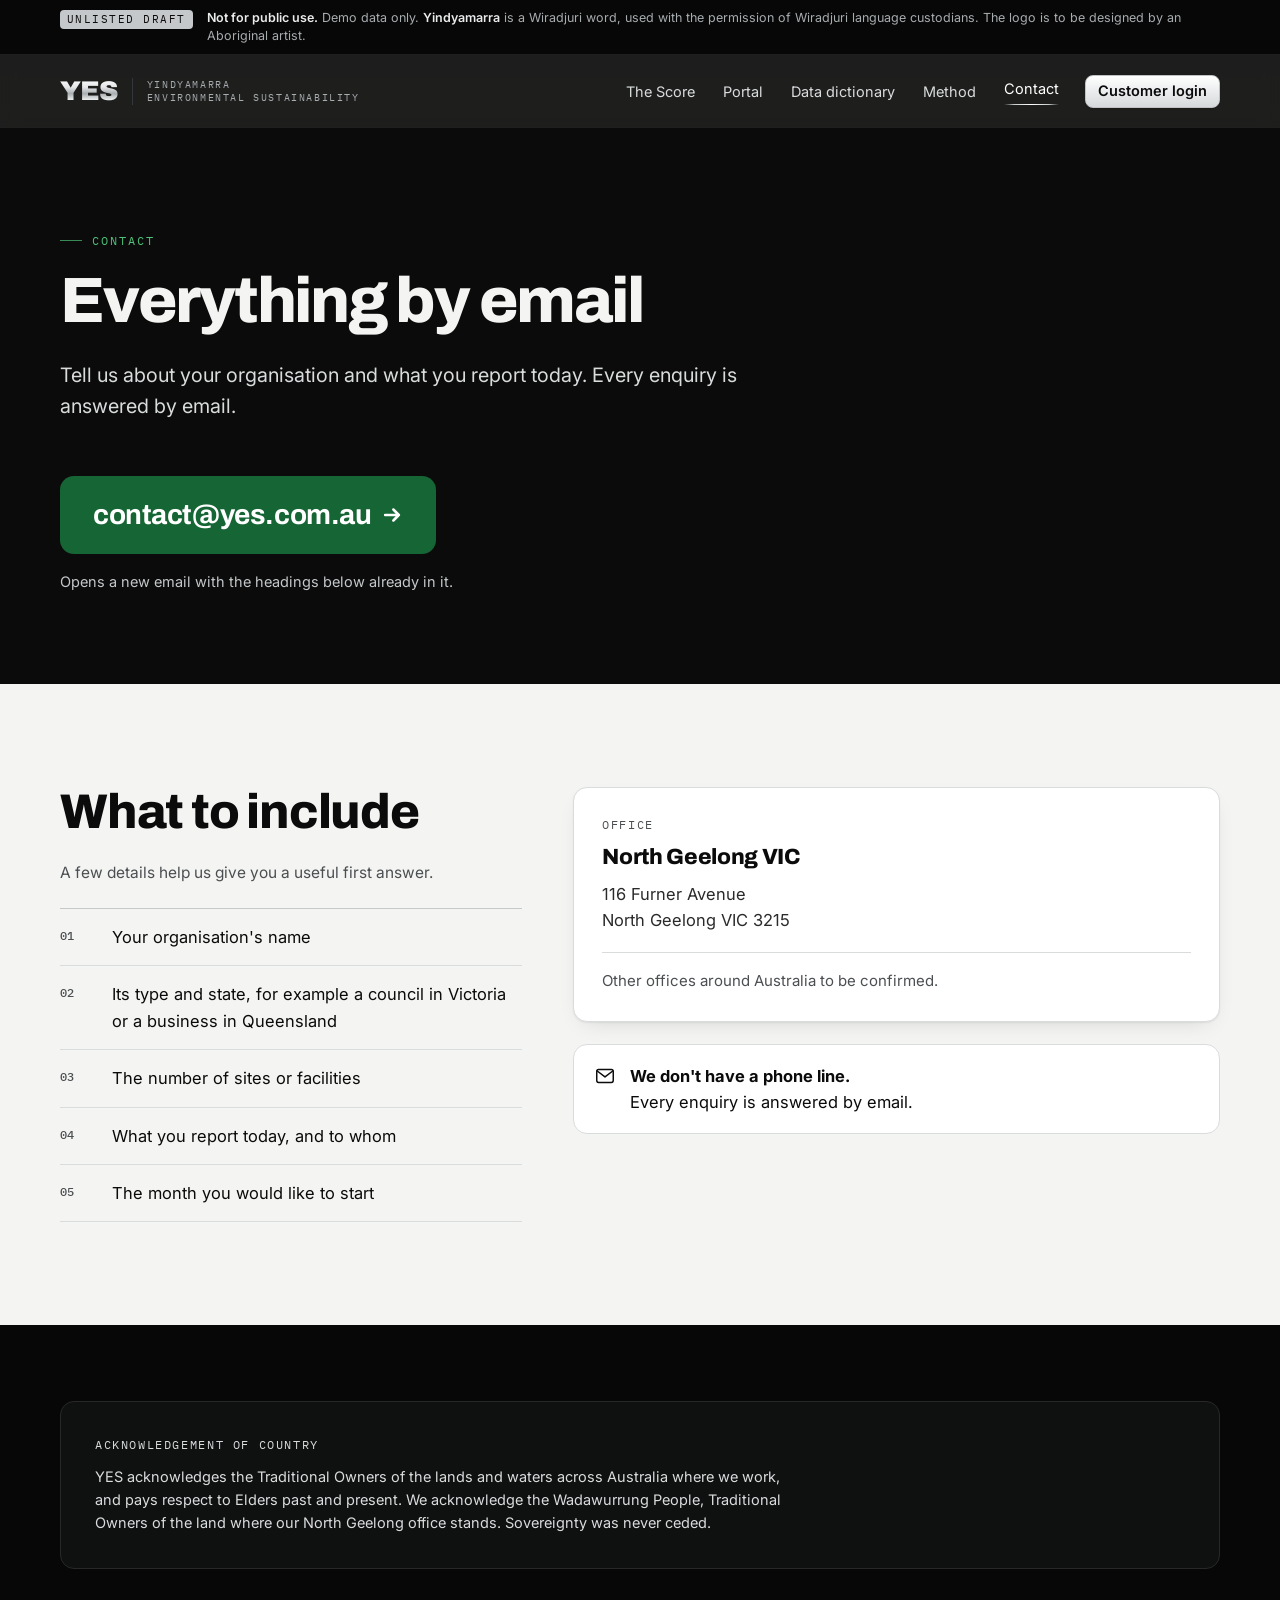
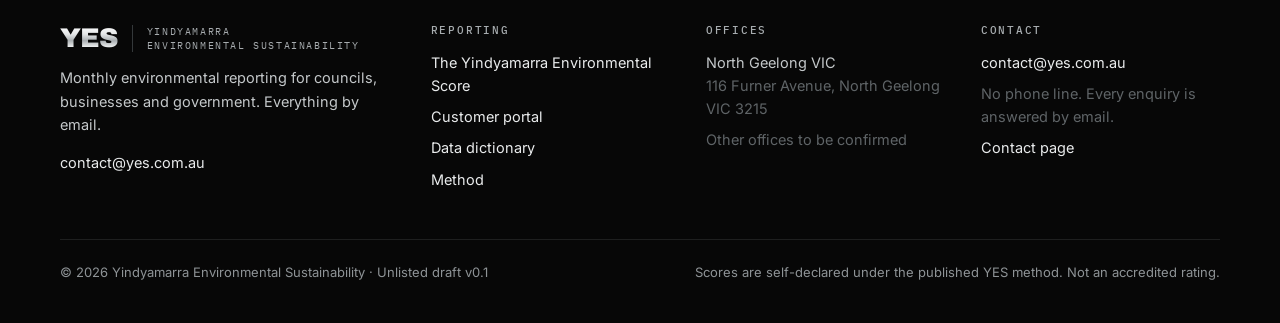
==== commit b2153b19: "Contact page: ribbon update" ====
--- a/contact/index.html
+++ b/contact/index.html
@@ -10,13 +10,13 @@
 <link rel="icon" href="../assets/img/favicon.svg" type="image/svg+xml">
 <link rel="preconnect" href="https://fonts.googleapis.com"><link rel="preconnect" href="https://fonts.gstatic.com" crossorigin>
 <link href="https://fonts.googleapis.com/css2?family=Archivo:wght@500;600;700;800;900&family=Inter:wght@400;500;600;700&family=IBM+Plex+Mono:wght@400;500&display=swap" rel="stylesheet">
-<link rel="stylesheet" href="../assets/css/yes.css?v=202609280803">
+<link rel="stylesheet" href="../assets/css/yes.css?v=202609281217">
 
 <script>document.documentElement.classList.remove('no-js');</script>
 </head>
 <body class="page-contact">
 <a class="sr-only" href="#main">Skip to content</a>
-<div class="draft" role="note"><div class="wrap"><span class="tag">Unlisted draft</span><span><b>Not for public use.</b> Demo data only. <b>Yindyamarra</b> is a Wiradjuri word: it will not be used at launch without the permission of Wiradjuri language custodians, and the logo is to be designed by an Aboriginal artist.</span></div></div>
+<div class="draft" role="note"><div class="wrap"><span class="tag">Unlisted draft</span><span><b>Not for public use.</b> Demo data only. <b>Yindyamarra</b> is a Wiradjuri word, used with the permission of Wiradjuri language custodians. The logo is to be designed by an Aboriginal artist.</span></div></div>
 <header class="hdr"><div class="wrap">
   <a class="brand" href="../" aria-label="YES home"><span class="mark silver">YES</span><span class="full">Yindyamarra<br>Environmental Sustainability</span></a>
   <button class="menu-btn" type="button" aria-expanded="false" aria-controls="nav">MENU</button>
@@ -76,6 +76,6 @@
   </div>
   <div class="base"><span>© 2026 Yindyamarra Environmental Sustainability · Unlisted draft v0.1</span><span>Scores are self-declared under the published YES method. Not an accredited rating.</span></div>
 </div></footer>
-<script src="../assets/js/site.js?v=202609280803"></script>
+<script src="../assets/js/site.js?v=202609281217"></script>
 </body>
 </html>
